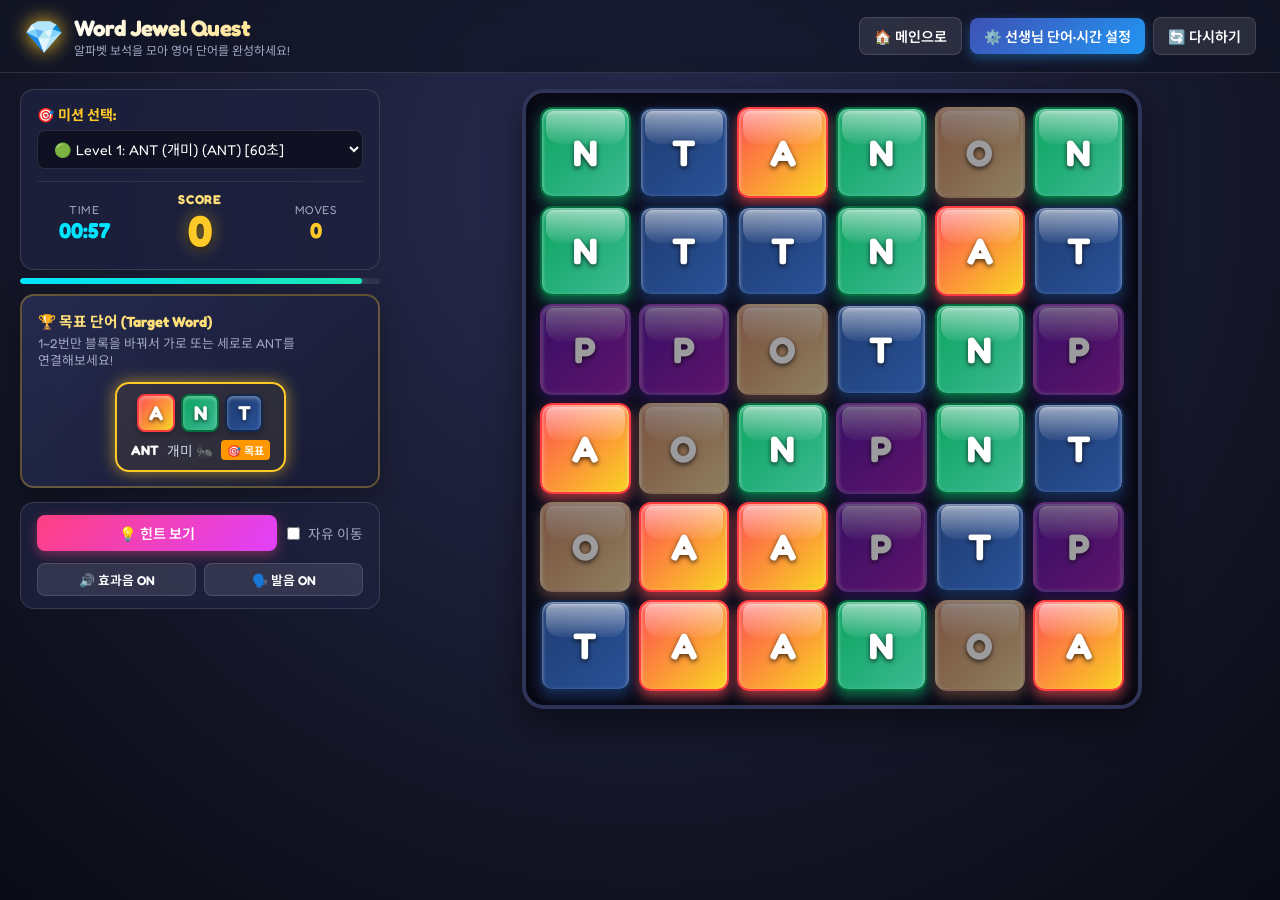
==== jewel/index.html @ 2ca3ae4e "feat: Restore Fun English portal and embed Word Jewel Quest in 02 JEWEL game tab" ====
<!DOCTYPE html>
<html lang="ko">
<head>
    <meta charset="UTF-8">
    <meta name="viewport" content="width=device-width, initial-scale=1.0, user-scalable=no">
    <title>Word Jewel Quest - 영어 단어 보석 매치 게임</title>
    <link rel="stylesheet" href="css/style.css">
</head>
<body>
    <!-- App Header -->
    <header class="app-header">
        <div class="logo-area">
            <div class="logo-icon">💎</div>
            <div class="logo-text">
                <h1>Word Jewel Quest</h1>
                <p>알파벳 보석을 모아 영어 단어를 완성하세요!</p>
            </div>
        </div>
        <div class="header-controls">
            <a href="../../#/select" target="_top" class="btn btn-secondary" style="text-decoration: none; display: flex; align-items: center; gap: 4px;">🏠 메인으로</a>
            <button id="btn-teacher" class="btn btn-teacher">⚙️ 선생님 단어·시간 설정</button>
            <button id="btn-restart" class="btn btn-secondary">🔄 다시하기</button>
        </div>
    </header>

    <!-- Main Game Area -->
    <main class="main-wrapper">
        <div class="game-dashboard-layout">
            <!-- Left Info & Controls Column -->
            <div class="dashboard-side-col">
                <!-- Mission, Timer & Score HUD -->
                <div class="mission-card">
                    <div class="mission-select-box">
                        <label for="mission-select">🎯 미션 선택:</label>
                        <select id="mission-select"></select>
                    </div>
                    <div class="game-hud-stats">
                        <!-- Timer Box -->
                        <div class="stat-item timer-box">
                            <span class="stat-label">TIME</span>
                            <span id="timer-val" class="stat-value timer-text">01:00</span>
                        </div>
                        <!-- Score Box (글자 크기 2배 적용) -->
                        <div class="stat-item score-stat-box">
                            <span class="stat-label score-stat-label">SCORE</span>
                            <span id="score-val" class="stat-value score-stat-value">0</span>
                        </div>
                        <!-- Moves Box -->
                        <div class="stat-item">
                            <span class="stat-label">MOVES</span>
                            <span id="moves-val" class="stat-value">0</span>
                        </div>
                    </div>
                </div>

                <!-- Timer Progress Bar -->
                <div class="timer-bar-container">
                    <div id="timer-bar-fill" class="timer-bar-fill normal"></div>
                </div>

                <!-- Target Word Tracker -->
                <section class="target-section">
                    <div class="target-header">
                        <span class="target-title">🏆 목표 단어 (Target Word)</span>
                        <span id="mission-desc" class="mission-desc"></span>
                    </div>
                    <div id="target-word-display" class="target-words-wrapper">
                        <!-- Word boxes injected here -->
                    </div>
                </section>

                <!-- Controls -->
                <div class="bottom-controls">
                    <div style="display: flex; justify-content: space-between; align-items: center; width: 100%; gap: 10px;">
                        <button id="btn-hint" class="btn btn-primary" style="flex: 1;">💡 힌트 보기</button>
                        <label class="switch-label" style="white-space: nowrap;">
                            <input type="checkbox" id="chk-free-swap">
                            <span>자유 이동</span>
                        </label>
                    </div>
                    <div class="audio-controls-row" style="display: flex; gap: 8px; width: 100%;">
                        <button id="btn-sound-toggle" class="btn btn-secondary btn-sm" style="flex: 1;">🔊 효과음 ON</button>
                        <button id="btn-speech-toggle" class="btn btn-secondary btn-sm" style="flex: 1;">🗣️ 발음 ON</button>
                    </div>
                </div>
            </div>

            <!-- Right Board Column -->
            <div class="dashboard-board-col">
                <div class="board-container">
                    <div class="board-frame">
                        <div id="game-grid" class="game-grid">
                            <!-- Tiles injected here -->
                        </div>
                    </div>
                    <div id="hint-tooltip" class="hint-tooltip"></div>
                </div>
            </div>
        </div>
    </main>

    <!-- Teacher Settings Modal -->
    <div id="teacher-modal" class="modal-overlay">
        <div class="modal-box modal-box-large">
            <div class="modal-header">
                <h2>⚙️ 선생님 설정 (단계별 단어 & 시간 지정)</h2>
                <button id="btn-close-teacher" class="btn btn-secondary">✕</button>
            </div>
            
            <!-- Tab Navigation -->
            <div class="teacher-tabs">
                <button class="teacher-tab-btn active" data-tab="tab-course-setup">📋 단계별 단어 코스 사전 설정 (추천)</button>
                <button class="teacher-tab-btn" data-tab="tab-missions-list">🛠️ 개별 미션 상세 편집</button>
            </div>

            <div class="modal-body">
                <!-- TAB 1: 단계별 단어 코스 사전 설정 (사용자가 가장 원한 직관적 설정!) -->
                <div id="tab-course-setup" class="teacher-tab-content active">
                    <div class="course-guide-box">
                        <p>💡 <strong>교사 사전 설정 안내:</strong> 각 난이도 단계별로 가르치고자 하는 영어 단어들을 쉼표(,)로 입력하세요. 따로 설정하지 않고 [기본 설정 복원]을 누르면 기본 추천 세팅으로 진행됩니다.</p>
                    </div>

                    <!-- 1. 초급 단계 설정 -->
                    <div class="grade-setting-card grade-easy">
                        <div class="grade-title">
                            <span>🟢 초급 단계 (Easy) - 3글자 위주, 1~2번만 스왑하면 완성</span>
                        </div>
                        <div class="form-row">
                            <div class="form-group" style="flex: 3;">
                                <label for="course-easy-words">초급 목표 단어 목록 (쉼표 구분)</label>
                                <input type="text" id="course-easy-words" class="form-input" placeholder="ANT, CAT, DOG, SUN, CUP, FOX">
                                <small>단어를 입력하면 한글 뜻과 발음이 자동으로 매칭됩니다.</small>
                            </div>
                            <div class="form-group" style="flex: 1;">
                                <label for="course-easy-time">제한 시간 (초)</label>
                                <input type="number" id="course-easy-time" class="form-input" value="60" min="0" step="10">
                                <small>0 입력 시 무제한</small>
                            </div>
                        </div>
                    </div>

                    <!-- 2. 중급 단계 설정 -->
                    <div class="grade-setting-card grade-med">
                        <div class="grade-title">
                            <span>🟡 중급 단계 (Medium) - 4글자 단어, 글자가 조금 떨어진 배치</span>
                        </div>
                        <div class="form-row">
                            <div class="form-group" style="flex: 3;">
                                <label for="course-med-words">중급 목표 단어 목록 (쉼표 구분)</label>
                                <input type="text" id="course-med-words" class="form-input" placeholder="FISH, STAR, BOOK, TREE, BIRD">
                            </div>
                            <div class="form-group" style="flex: 1;">
                                <label for="course-med-time">제한 시간 (초)</label>
                                <input type="number" id="course-med-time" class="form-input" value="90" min="0" step="10">
                            </div>
                        </div>
                    </div>

                    <!-- 3. 고급 단계 설정 -->
                    <div class="grade-setting-card grade-hard">
                        <div class="grade-title">
                            <span>🔴 상급 단계 (Hard) - 5글자 단어 및 2개 단어 연속 미션</span>
                        </div>
                        <div class="form-row">
                            <div class="form-group" style="flex: 3;">
                                <label for="course-hard-words">상급 목표 단어 목록 (단어 또는 단어 & 단어)</label>
                                <input type="text" id="course-hard-words" class="form-input" placeholder="APPLE, WATER, CAT & DOG, SUN & MOON">
                                <small>'&' 기호로 묶으면 1개 미션에서 2개 단어를 연속으로 완성하는 듀얼 미션이 됩니다.</small>
                            </div>
                            <div class="form-group" style="flex: 1;">
                                <label for="course-hard-time">제한 시간 (초)</label>
                                <input type="number" id="course-hard-time" class="form-input" value="120" min="0" step="10">
                            </div>
                        </div>
                    </div>

                    <div style="display: flex; justify-content: space-between; align-items: center; margin-top: 18px;">
                        <button type="button" id="btn-reset-course-default" class="btn btn-secondary">🔄 기본 세팅으로 복원</button>
                        <button type="button" id="btn-apply-grade-course" class="btn btn-primary" style="padding: 10px 22px; font-size: 1rem;">
                            🚀 단계별 단어 적용 및 게임 시작
                        </button>
                    </div>
                </div>

                <!-- TAB 2: 개별 미션 상세 편집 -->
                <div id="tab-missions-list" class="teacher-tab-content">
                    <div id="mission-list-panel">
                        <div class="teacher-top-bar">
                            <button id="btn-new-mission" class="btn btn-primary">➕ 새 미션 추가</button>
                            <div style="display: flex; gap: 6px;">
                                <button id="btn-export-json" class="btn btn-secondary btn-sm">💾 JSON 백업</button>
                                <label class="btn btn-secondary btn-sm" style="margin: 0; cursor: pointer;">
                                    📂 불러오기
                                    <input type="file" id="input-import-json" accept=".json" style="display: none;">
                                </label>
                            </div>
                        </div>
                        <div id="teacher-mission-items" class="teacher-mission-list">
                            <!-- Cards inserted here -->
                        </div>
                    </div>

                    <div id="editor-panel" class="hidden">
                        <h3 id="editor-title" style="margin-bottom: 14px; color: var(--gold);">미션 상세 편집</h3>
                        <form id="form-edit-mission">
                            <div class="form-group">
                                <label for="edit-name">미션 제목</label>
                                <input type="text" id="edit-name" class="form-input" required placeholder="예: Level 1: ANT (개미)">
                            </div>

                            <div class="form-row">
                                <div class="form-group">
                                    <label for="edit-words">목표 단어 (쉼표 구분)</label>
                                    <input type="text" id="edit-words" class="form-input" required placeholder="예: ANT 또는 CAT, DOG">
                                </div>
                                <div class="form-group">
                                    <label for="edit-difficulty">난이도</label>
                                    <select id="edit-difficulty" class="form-select">
                                        <option value="easy">🟢 초급 (1~2번 스왑으로 바로 완성)</option>
                                        <option value="medium">🟡 중급 (단어 글자가 조금 떨어진 배치)</option>
                                        <option value="hard">🔴 상급 (단어 글자가 멀리 떨어진 배치)</option>
                                    </select>
                                </div>
                            </div>

                            <div class="form-row">
                                <div class="form-group">
                                    <label for="edit-time-limit">제한 시간 (초)</label>
                                    <input type="number" id="edit-time-limit" class="form-input" value="60" min="0" step="10">
                                </div>
                                <div class="form-group">
                                    <label for="edit-grid-size">보드 크기</label>
                                    <select id="edit-grid-size" class="form-select">
                                        <option value="6">6 x 6 (추천 / 초급)</option>
                                        <option value="7">7 x 7 (중급 / 4~5글자)</option>
                                        <option value="8">8 x 8 (상급 / 긴 단어)</option>
                                    </select>
                                </div>
                                <div class="form-group">
                                    <label for="edit-swap-dist">초기 완성 스왑 거리</label>
                                    <input type="number" id="edit-swap-dist" class="form-input" min="1" max="5" value="1">
                                </div>
                            </div>

                            <div class="form-group">
                                <label for="edit-meanings">단어 뜻 / 힌트 (단어:뜻, 쉼표 구분)</label>
                                <input type="text" id="edit-meanings" class="form-input" placeholder="예: ANT:개미 🐜">
                            </div>

                            <div class="form-group">
                                <label for="edit-dummies">더미 알파벳 (쉼표 구분, 비워두면 자동 추천)</label>
                                <input type="text" id="edit-dummies" class="form-input" placeholder="예: O, P">
                            </div>

                            <div class="form-group">
                                <label for="edit-desc">학생에게 보여줄 지시문</label>
                                <textarea id="edit-desc" class="form-textarea" rows="2"></textarea>
                            </div>

                            <div style="display: flex; justify-content: flex-end; gap: 10px; margin-top: 16px;">
                                <button type="button" id="btn-cancel-edit" class="btn btn-secondary">취소</button>
                                <button type="submit" class="btn btn-primary">저장하기</button>
                            </div>
                        </form>
                    </div>
                </div>
            </div>
        </div>
    </div>

    <!-- Victory / Mission Clear Modal -->
    <div id="win-modal" class="modal-overlay">
        <div class="modal-box win-modal-box">
            <div class="win-stars">⭐⭐⭐</div>
            <h2 id="win-title" class="win-modal-title">🎉 미션 완료!</h2>
            <p class="win-modal-subtitle">단어를 완벽하게 완성했습니다!</p>
            
            <div id="win-words-summary" class="win-words-container">
                <!-- Word cards -->
            </div>

            <!-- Score & Fast Clear Time Bonus Details -->
            <div class="score-summary-card">
                <div class="score-row score-row-bonus">
                    <span>⚡ 빠른 시간 보너스:</span>
                    <strong id="win-time-bonus" style="color: #64ffda;">+0점</strong>
                </div>
                <div class="score-row score-row-total">
                    <span class="score-total-label">🏆 최종 총점:</span>
                    <strong id="win-score" class="score-total-val">0</strong>
                </div>
                <div class="win-moves-row">
                    이동 횟수: <span id="win-moves">0</span>회
                </div>
            </div>

            <div class="win-actions-row">
                <button id="btn-hear-word" class="btn btn-secondary win-action-btn">🔊 단어 발음 듣기</button>
                <button id="btn-play-again" class="btn btn-secondary win-action-btn">🔄 다시 하기</button>
                <button id="btn-next-level" class="btn btn-primary win-action-btn win-next-btn">다음 미션 ➡️</button>
            </div>
        </div>
    </div>

    <!-- Time Over Modal -->
    <div id="timeover-modal" class="modal-overlay">
        <div class="modal-box win-modal-box">
            <div style="font-size: 3rem; margin-bottom: 10px;">⏰</div>
            <h2 style="color: #ff5252; margin-bottom: 8px;">시간 초과! (Time Over)</h2>
            <p style="color: var(--text-muted); font-size: 0.92rem; margin-bottom: 20px;">
                제한 시간이 모두 지나갔습니다.<br>조금 더 빠르게 단어를 모아보세요!
            </p>
            <div style="display: flex; gap: 12px; justify-content: center;">
                <button id="btn-retry-timeover" class="btn btn-primary" style="padding: 10px 24px;">🔄 다시 도전하기</button>
            </div>
        </div>
    </div>

    <!-- Wildcard Joker Gem Selection Modal -->
    <div id="wildcard-modal" class="modal-overlay">
        <div class="modal-box wildcard-box">
            <div class="wildcard-icon">✨ 🃏 ✨</div>
            <h2 style="color: #64ffda; margin-bottom: 6px;">마법의 힌트 보석!</h2>
            <p style="color: var(--text-muted); font-size: 0.95rem; margin-bottom: 14px;">
                어떤 알파벳으로 변신할까요? 목표 단어 철자를 누르거나 원하는 알파벳을 입력하세요!
            </p>
            
            <div class="wildcard-quick-title">🎯 목표 단어 추천 알파벳 (원클릭 선택):</div>
            <div id="wildcard-quick-letters" class="wildcard-btn-group">
                <!-- Injected via game.js -->
            </div>

            <div class="wildcard-custom-box">
                <span style="font-size: 0.88rem; color: #cbd5e1;">또는 원하는 알파벳 1글자 직접 입력:</span>
                <div style="display: flex; gap: 8px; justify-content: center; margin-top: 8px;">
                    <input type="text" id="wildcard-custom-input" maxlength="1" placeholder="A~Z" class="form-input wildcard-input" autocomplete="off">
                    <button type="button" id="btn-wildcard-custom-submit" class="btn btn-primary" style="padding: 6px 18px;">변신하기 ✨</button>
                </div>
            </div>
        </div>
    </div>

    <!-- Scripts -->
    <script src="js/audio.js"></script>
    <script src="js/levels.js"></script>
    <script src="js/board.js"></script>
    <script src="js/teacher.js"></script>
    <script src="js/game.js"></script>
</body>
</html>
---- jewel/css/style.css ----
/* Google Fonts & Modern Jewel Theme */
@import url('https://fonts.googleapis.com/css2?family=Fredoka:wght@400;600;700&family=Noto+Sans+KR:wght@400;600;700;900&display=swap');

:root {
    --bg-main: #14162b;
    --bg-card: rgba(30, 34, 62, 0.85);
    --bg-board: #0d0f1f;
    --border-color: rgba(255, 255, 255, 0.12);
    --gold: #ffca28;
    --gold-glow: rgba(255, 202, 40, 0.6);
    --accent: #ff4081;
    --text-main: #ffffff;
    --text-muted: #a0a6c2;
    --radius-sm: 8px;
    --radius-md: 14px;
    --radius-lg: 22px;
}

* {
    box-sizing: border-box;
    margin: 0;
    padding: 0;
    user-select: none;
    -webkit-user-select: none;
}

body {
    font-family: 'Fredoka', 'Noto Sans KR', sans-serif;
    background: radial-gradient(circle at 50% 20%, #292d52 0%, #121424 70%, #0a0b14 100%);
    color: var(--text-main);
    min-height: 100vh;
    display: flex;
    flex-direction: column;
    align-items: center;
    overflow-x: hidden;
    padding-bottom: 30px;
}

/* App Header */
.app-header {
    width: 100%;
    max-width: 1320px;
    display: flex;
    justify-content: space-between;
    align-items: center;
    padding: 14px 24px;
    border-bottom: 1px solid var(--border-color);
    background: rgba(18, 20, 36, 0.7);
    backdrop-filter: blur(10px);
    box-sizing: border-box;
}

.logo-area {
    display: flex;
    align-items: center;
    gap: 10px;
}

.logo-icon {
    font-size: 2rem;
    filter: drop-shadow(0 0 10px var(--gold));
    animation: floatIcon 3s ease-in-out infinite;
}

@keyframes floatIcon {
    0%, 100% { transform: translateY(0); }
    50% { transform: translateY(-4px); }
}

.logo-text h1 {
    font-size: 1.4rem;
    font-weight: 700;
    letter-spacing: -0.5px;
    background: linear-gradient(135deg, #fff 0%, #ffdf79 100%);
    -webkit-background-clip: text;
    -webkit-text-fill-color: transparent;
}

.logo-text p {
    font-size: 0.75rem;
    color: var(--text-muted);
}

.header-controls {
    display: flex;
    gap: 8px;
    align-items: center;
}

/* Buttons */
.btn {
    border: none;
    outline: none;
    cursor: pointer;
    font-family: inherit;
    font-weight: 600;
    border-radius: var(--radius-sm);
    padding: 8px 14px;
    font-size: 0.88rem;
    display: inline-flex;
    align-items: center;
    justify-content: center;
    gap: 6px;
    transition: all 0.2s ease;
}

.btn:active {
    transform: scale(0.96);
}

.btn-primary {
    background: linear-gradient(135deg, #ff4081, #e040fb);
    color: #fff;
    box-shadow: 0 4px 12px rgba(255, 64, 129, 0.4);
}

.btn-primary:hover {
    box-shadow: 0 6px 18px rgba(255, 64, 129, 0.6);
}

.btn-teacher {
    background: linear-gradient(135deg, #3f51b5, #2196f3);
    color: #fff;
    box-shadow: 0 4px 12px rgba(33, 150, 243, 0.4);
}

.btn-teacher:hover {
    box-shadow: 0 6px 16px rgba(33, 150, 243, 0.6);
}

.btn-secondary {
    background: rgba(255, 255, 255, 0.1);
    color: var(--text-main);
    border: 1px solid var(--border-color);
}

.btn-secondary:hover {
    background: rgba(255, 255, 255, 0.18);
}

.btn-secondary.off {
    opacity: 0.5;
    background: rgba(0, 0, 0, 0.2);
}

.btn-outline {
    background: transparent;
    border: 1px solid var(--border-color);
    color: var(--text-muted);
}

.btn-outline:hover {
    color: var(--text-main);
    border-color: #fff;
}

.btn-danger {
    background: #e53935;
    color: #fff;
}

.btn-sm {
    padding: 6px 10px;
    font-size: 0.8rem;
}

/* Main Container & Responsive Dashboard Layout */
.main-wrapper {
    width: 100%;
    max-width: 1320px;
    padding: 16px 20px;
    box-sizing: border-box;
    display: flex;
    flex-direction: column;
}

.game-dashboard-layout {
    display: grid;
    grid-template-columns: 360px 1fr;
    gap: 24px;
    align-items: start;
    width: 100%;
}

.dashboard-side-col {
    display: flex;
    flex-direction: column;
    gap: 14px;
    width: 100%;
}

.dashboard-board-col {
    display: flex;
    justify-content: center;
    align-items: center;
    width: 100%;
}

/* 태블릿 및 모바일 세로 뷰: 1-컬럼 반응형 전환 */
@media (max-width: 960px) {
    .game-dashboard-layout {
        display: flex;
        flex-direction: column;
        align-items: center;
        gap: 16px;
    }

    .dashboard-side-col {
        max-width: 600px;
    }

    .dashboard-board-col {
        max-width: 600px;
    }
}

/* Mission Navigator Card - 사이드 패널 최적화 */
.mission-card {
    background: var(--bg-card);
    border: 1px solid var(--border-color);
    border-radius: var(--radius-md);
    padding: 14px 16px;
    display: flex;
    flex-direction: column;
    gap: 12px;
    box-sizing: border-box;
    width: 100%;
}

.mission-select-box {
    display: flex;
    flex-direction: column;
    gap: 6px;
    width: 100%;
}

.mission-select-box label {
    font-size: 0.88rem;
    color: var(--gold);
    font-weight: 700;
    white-space: nowrap;
}

.mission-select-box select {
    background: #0f1122;
    border: 1px solid var(--border-color);
    color: #fff;
    padding: 9px 12px;
    border-radius: var(--radius-sm);
    font-family: inherit;
    font-size: 0.88rem;
    width: 100%;
    outline: none;
    cursor: pointer;
    box-sizing: border-box;
}

.game-hud-stats {
    display: flex;
    justify-content: space-around;
    align-items: center;
    width: 100%;
    padding-top: 10px;
    border-top: 1px solid rgba(255, 255, 255, 0.08);
}

.stat-item {
    display: flex;
    flex-direction: column;
    align-items: center;
    flex: 1;
}

.score-stat-box {
    flex: 1.35;
    padding: 0 4px;
}

.stat-label {
    font-size: 0.72rem;
    color: var(--text-muted);
    text-transform: uppercase;
    letter-spacing: 0.5px;
}

.score-stat-label {
    font-size: 0.8rem;
    font-weight: 700;
    color: #ffdf79;
    letter-spacing: 0.8px;
}

.stat-value {
    font-size: 1.35rem;
    font-weight: 700;
    color: var(--gold);
}

/* 실행 창 점수 글자 크기 2배 확대 (1.35rem -> 2.7rem) */
.score-stat-value,
#score-val {
    font-size: clamp(2.3rem, 4.2vw, 2.7rem) !important;
    font-weight: 800;
    line-height: 1.1;
    color: var(--gold);
    text-shadow: 0 0 16px rgba(255, 202, 40, 0.5), 0 2px 4px rgba(0, 0, 0, 0.8);
    letter-spacing: 1px;
}

/* Target Word Section */
.target-section {
    background: linear-gradient(135deg, rgba(39, 44, 82, 0.9), rgba(24, 27, 51, 0.9));
    border: 2px solid rgba(255, 202, 40, 0.3);
    border-radius: var(--radius-md);
    padding: 14px 16px;
    box-shadow: 0 8px 24px rgba(0, 0, 0, 0.3);
    box-sizing: border-box;
    width: 100%;
}

.target-header {
    display: flex;
    flex-direction: column;
    align-items: flex-start;
    gap: 4px;
    margin-bottom: 12px;
}

.target-title {
    font-size: 0.92rem;
    font-weight: 700;
    color: #ffdf79;
    display: flex;
    align-items: center;
    gap: 6px;
    white-space: nowrap;
}

.mission-desc {
    font-size: 0.8rem;
    color: var(--text-muted);
    line-height: 1.4;
    word-break: keep-all;
}

.target-words-wrapper {
    display: flex;
    flex-wrap: wrap;
    gap: 14px;
    justify-content: center;
}

.target-word-box {
    background: rgba(13, 15, 31, 0.7);
    border: 2px solid rgba(255, 255, 255, 0.1);
    border-radius: var(--radius-md);
    padding: 10px 14px;
    display: flex;
    flex-direction: column;
    align-items: center;
    gap: 8px;
    transition: all 0.3s ease;
    cursor: pointer;
}

.target-word-box:hover {
    border-color: rgba(255, 255, 255, 0.3);
    transform: translateY(-2px);
}

.target-word-box.active-target {
    border-color: var(--gold);
    box-shadow: 0 0 16px var(--gold-glow);
    background: rgba(255, 202, 40, 0.08);
}

.target-word-box.completed {
    border-color: #4caf50;
    background: rgba(76, 175, 80, 0.15);
    opacity: 0.85;
}

.target-word-letters {
    display: flex;
    gap: 6px;
}

.target-letter-gem {
    width: 38px;
    height: 38px;
    border-radius: 8px;
    display: flex;
    align-items: center;
    justify-content: center;
    font-size: 1.25rem;
    font-weight: 700;
    color: #fff;
    text-shadow: 0 2px 4px rgba(0, 0, 0, 0.6);
    border: 2px solid;
    box-shadow: inset 0 2px 4px rgba(255, 255, 255, 0.4), 0 3px 6px rgba(0, 0, 0, 0.3);
}

.target-word-meta {
    display: flex;
    align-items: center;
    gap: 8px;
    font-size: 0.85rem;
}

.word-text {
    font-weight: 700;
    color: #fff;
}

.word-meaning {
    color: #cbd2e8;
}

.status-target {
    font-size: 0.7rem;
    background: #ff9800;
    color: #fff;
    padding: 2px 6px;
    border-radius: 4px;
    font-weight: 600;
}

.status-check {
    font-size: 0.7rem;
    background: #4caf50;
    color: #fff;
    padding: 2px 6px;
    border-radius: 4px;
    font-weight: 600;
}

.status-wait {
    font-size: 0.7rem;
    background: #555;
    color: #aaa;
    padding: 2px 6px;
    border-radius: 4px;
}

/* Board Area - 완전 반응형 뷰포트 핏 */
.board-container {
    display: flex;
    flex-direction: column;
    align-items: center;
    position: relative;
    width: 100%;
}

.board-frame {
    background: var(--bg-board);
    border: 4px solid #2f3459;
    border-radius: var(--radius-lg);
    padding: clamp(8px, 1.5vw, 14px);
    box-shadow: 0 12px 36px rgba(0, 0, 0, 0.5), inset 0 0 20px rgba(0, 0, 0, 0.8);
    position: relative;
    width: 100%;
    max-width: min(78vh, 620px);
    aspect-ratio: 1 / 1;
    display: flex;
    align-items: center;
    justify-content: center;
    box-sizing: border-box;
}

.game-grid {
    display: grid;
    gap: clamp(4px, 1vw, 8px);
    width: 100%;
    height: 100%;
}

.audio-controls-row {
    display: flex;
    gap: 6px;
    align-items: center;
}

/* Gem Tiles */
.gem-tile {
    position: relative;
    border-radius: 12px;
    border: 2px solid;
    display: flex;
    align-items: center;
    justify-content: center;
    cursor: pointer;
    transition: transform 0.16s cubic-bezier(0.34, 1.56, 0.64, 1), box-shadow 0.2s ease, opacity 0.2s ease;
    overflow: hidden;
}

.gem-tile:hover {
    transform: scale(1.05);
    z-index: 2;
}

.gem-tile.selected {
    transform: scale(1.08);
    z-index: 3;
    box-shadow: 0 0 20px #ffeb3b, 0 0 35px #ff9800 !important;
    border-color: #fff !important;
    animation: pulseSelect 1.2s infinite alternate;
}

@keyframes pulseSelect {
    0% { transform: scale(1.04); }
    100% { transform: scale(1.12); }
}

.gem-shine {
    position: absolute;
    top: 2px;
    left: 4px;
    right: 4px;
    height: 38%;
    background: linear-gradient(to bottom, rgba(255, 255, 255, 0.55), rgba(255, 255, 255, 0.05));
    border-radius: 8px 8px 14px 14px;
    pointer-events: none;
}

.gem-letter {
    font-size: clamp(1.2rem, 3.4vw, 2.3rem);
    font-weight: 700;
    color: #ffffff;
    text-shadow: 0 2px 5px rgba(0, 0, 0, 0.7);
    pointer-events: none;
    z-index: 1;
}

@media (max-width: 520px) {
    .gem-letter {
        font-size: clamp(1rem, 5.5vw, 1.45rem);
    }
}

/* Gem Tile Animations */
.gem-tile.pop-match {
    animation: popMatchAnim 0.26s forwards ease-out;
}

@keyframes popMatchAnim {
    0% { transform: scale(1); filter: brightness(1.2); }
    50% { transform: scale(1.3) rotate(5deg); filter: brightness(1.8); }
    100% { transform: scale(0); opacity: 0; }
}

.gem-tile.word-sparkle {
    animation: sparkleGold 0.8s infinite alternate ease-in-out;
    border-color: #fff !important;
    box-shadow: 0 0 25px #ffd700, inset 0 0 15px #fff !important;
    z-index: 4;
}

@keyframes sparkleGold {
    0% { transform: scale(1.05); filter: brightness(1.2); }
    100% { transform: scale(1.12); filter: brightness(1.8) drop-shadow(0 0 10px #ffeb3b); }
}

.gem-tile.hint-pulse {
    animation: hintShake 1.2s infinite ease-in-out;
    box-shadow: 0 0 18px #00e5ff, 0 0 25px #18ffff !important;
}

@keyframes hintShake {
    0%, 100% { transform: scale(1) translateY(0); }
    30% { transform: scale(1.06) translateY(-4px) rotate(-3deg); }
    60% { transform: scale(1.06) translateY(-4px) rotate(3deg); }
}

/* Tooltip / Hint Bar */
.hint-tooltip {
    margin-top: 10px;
    padding: 8px 16px;
    background: rgba(0, 229, 255, 0.15);
    border: 1px solid #00e5ff;
    color: #e0f7fa;
    border-radius: var(--radius-sm);
    font-size: 0.88rem;
    opacity: 0;
    transform: translateY(6px);
    transition: all 0.3s ease;
    pointer-events: none;
}

.hint-tooltip.active {
    opacity: 1;
    transform: translateY(0);
}

/* Bottom Controls */
.bottom-controls {
    display: flex;
    flex-direction: column;
    gap: 12px;
    background: var(--bg-card);
    border: 1px solid var(--border-color);
    border-radius: var(--radius-md);
    padding: 12px 16px;
    box-sizing: border-box;
    width: 100%;
}

.switch-label {
    display: flex;
    align-items: center;
    gap: 8px;
    font-size: 0.85rem;
    color: var(--text-muted);
    cursor: pointer;
}

.switch-label input {
    cursor: pointer;
    accent-color: var(--accent);
}

/* Celebration Word Banner */
.word-celebration-banner {
    position: fixed;
    top: 35%;
    left: 50%;
    transform: translate(-50%, -50%) scale(0.6);
    background: linear-gradient(135deg, rgba(255, 193, 7, 0.95), rgba(255, 87, 34, 0.95));
    color: #fff;
    padding: 24px 44px;
    border-radius: 24px;
    box-shadow: 0 12px 40px rgba(0, 0, 0, 0.6), 0 0 30px rgba(255, 235, 59, 0.8);
    text-align: center;
    z-index: 1000;
    animation: bannerPop 0.5s cubic-bezier(0.175, 0.885, 0.32, 1.275) forwards;
    pointer-events: none;
}

.word-celebration-banner.fade-out {
    animation: bannerFadeOut 0.4s forwards ease-in;
}

@keyframes bannerPop {
    0% { transform: translate(-50%, -50%) scale(0.4); opacity: 0; }
    100% { transform: translate(-50%, -50%) scale(1); opacity: 1; }
}

@keyframes bannerFadeOut {
    0% { transform: translate(-50%, -50%) scale(1); opacity: 1; }
    100% { transform: translate(-50%, -60%) scale(0.8); opacity: 0; }
}

.banner-title {
    font-size: 1rem;
    letter-spacing: 2px;
    color: #fff8e1;
    font-weight: 700;
}

.banner-word {
    font-size: 3.2rem;
    font-weight: 900;
    letter-spacing: 4px;
    text-shadow: 0 3px 6px rgba(0, 0, 0, 0.4);
}

.banner-sub {
    font-size: 1.2rem;
    font-weight: 600;
    color: #fffde7;
}

/* Modals */
.modal-overlay {
    position: fixed;
    top: 0;
    left: 0;
    right: 0;
    bottom: 0;
    background: rgba(6, 8, 16, 0.85);
    backdrop-filter: blur(8px);
    display: flex;
    align-items: center;
    justify-content: center;
    z-index: 999;
    opacity: 0;
    pointer-events: none;
    transition: opacity 0.3s ease;
    padding: 20px;
}

.modal-overlay.active {
    opacity: 1;
    pointer-events: auto;
}

.modal-box {
    background: #191c33;
    border: 1px solid rgba(255, 255, 255, 0.15);
    border-radius: var(--radius-lg);
    box-shadow: 0 20px 60px rgba(0, 0, 0, 0.7);
    width: 100%;
    max-width: 640px;
    max-height: 90vh;
    display: flex;
    flex-direction: column;
    overflow: hidden;
    animation: modalIn 0.3s cubic-bezier(0.175, 0.885, 0.32, 1.275);
}

@keyframes modalIn {
    0% { transform: scale(0.9); opacity: 0; }
    100% { transform: scale(1); opacity: 1; }
}

.modal-header {
    padding: 16px 20px;
    border-bottom: 1px solid var(--border-color);
    display: flex;
    justify-content: space-between;
    align-items: center;
}

.modal-header h2 {
    font-size: 1.3rem;
    color: #fff;
}

.modal-body {
    padding: 20px;
    overflow-y: auto;
    flex: 1;
}

.modal-footer {
    padding: 14px 20px;
    border-top: 1px solid var(--border-color);
    display: flex;
    justify-content: flex-end;
    gap: 10px;
}

/* Teacher Mission List & Cards */
.teacher-top-bar {
    display: flex;
    justify-content: space-between;
    align-items: center;
    flex-wrap: wrap;
    gap: 10px;
    margin-bottom: 16px;
}

.teacher-mission-list {
    display: flex;
    flex-direction: column;
    gap: 12px;
}

.teacher-card {
    background: #111425;
    border: 1px solid var(--border-color);
    border-radius: var(--radius-md);
    padding: 14px;
    display: flex;
    flex-direction: column;
    gap: 8px;
    border-left: 6px solid #888;
}

.teacher-card.diff-easy {
    border-left-color: #4caf50;
}

.teacher-card.diff-medium {
    border-left-color: #ff9800;
}

.teacher-card.diff-hard {
    border-left-color: #f44336;
}

.card-header {
    display: flex;
    justify-content: space-between;
    align-items: center;
}

.card-num {
    font-size: 0.8rem;
    color: var(--text-muted);
    margin-right: 6px;
}

.card-words {
    font-size: 0.95rem;
    margin: 4px 0;
}

.badge {
    padding: 3px 8px;
    border-radius: 4px;
    font-size: 0.75rem;
    font-weight: 600;
}

.badge-diff {
    background: rgba(255, 255, 255, 0.1);
}

.word-badge {
    background: rgba(255, 202, 40, 0.2);
    color: var(--gold);
    border: 1px solid var(--gold);
}

.card-desc {
    font-size: 0.8rem;
    color: var(--text-muted);
}

.card-details {
    font-size: 0.75rem;
    color: #8c93b3;
}

.card-actions {
    display: flex;
    gap: 6px;
    justify-content: flex-end;
    margin-top: 6px;
}

/* Editor Form */
.form-group {
    margin-bottom: 14px;
}

.form-group label {
    display: block;
    font-size: 0.85rem;
    font-weight: 600;
    margin-bottom: 6px;
    color: #cbd2e8;
}

.form-group small {
    display: block;
    font-size: 0.75rem;
    color: var(--text-muted);
    margin-top: 4px;
}

.form-input, .form-select, .form-textarea {
    width: 100%;
    background: #0d0f1f;
    border: 1px solid var(--border-color);
    color: #fff;
    padding: 9px 12px;
    border-radius: var(--radius-sm);
    font-family: inherit;
    font-size: 0.9rem;
    outline: none;
}

.form-input:focus, .form-select:focus, .form-textarea:focus {
    border-color: var(--gold);
}

.form-row {
    display: flex;
    gap: 12px;
}

.form-row .form-group {
    flex: 1;
}

.hidden {
    display: none !important;
}

/* =========================================================
   결과 창(승리 모달) 2배 확대 스타일 (너비, 폰트, 카드, 버튼)
   ========================================================= */
.win-modal-box {
    text-align: center;
    padding: clamp(32px, 5vw, 56px) !important;
    max-width: min(880px, 94vw) !important; /* 기존 460px의 약 2배로 확장! */
    width: 100%;
    background: linear-gradient(155deg, #1c213d, #0d1021) !important;
    border: 3px solid rgba(255, 202, 40, 0.6) !important;
    box-shadow: 0 30px 90px rgba(0, 0, 0, 0.85), 0 0 50px rgba(255, 202, 40, 0.3) !important;
    border-radius: var(--radius-lg) !important;
    max-height: 94vh;
    overflow-y: auto;
}

.win-stars {
    font-size: clamp(3.6rem, 7vw, 5rem) !important; /* 기존 2.5rem의 약 2배! */
    margin-bottom: 14px;
    filter: drop-shadow(0 0 18px var(--gold));
    letter-spacing: 12px;
    animation: starsPulse 1.8s infinite alternate ease-in-out;
}

@keyframes starsPulse {
    0% { transform: scale(1); filter: drop-shadow(0 0 14px var(--gold)); }
    100% { transform: scale(1.08); filter: drop-shadow(0 0 28px #ffe57f); }
}

.win-modal-title {
    font-size: clamp(1.9rem, 4vw, 2.7rem) !important; /* 기존 1.2rem의 2배 이상! */
    color: var(--gold) !important;
    font-weight: 800;
    margin-bottom: 10px;
    text-shadow: 0 0 18px rgba(255, 202, 40, 0.45);
}

.win-modal-subtitle {
    color: var(--text-muted);
    font-size: clamp(1.1rem, 2vw, 1.35rem) !important;
    margin-bottom: 24px;
}

.win-words-container {
    display: flex;
    flex-direction: column;
    gap: 12px;
    margin-bottom: 24px;
}

.win-word-card {
    background: rgba(16, 19, 38, 0.95);
    border: 2px solid rgba(255, 255, 255, 0.16);
    border-radius: var(--radius-md);
    padding: 16px 24px;
    margin: 8px 0;
    display: flex;
    align-items: center;
    justify-content: space-between;
    font-size: clamp(1.4rem, 2.8vw, 1.9rem) !important; /* 기존 1.1rem의 거의 2배! */
    font-weight: 700;
    box-shadow: 0 8px 20px rgba(0, 0, 0, 0.3);
}

.win-word-card strong {
    color: #fff;
    letter-spacing: 2px;
}

.btn-speaker {
    background: rgba(255, 255, 255, 0.08);
    border: 1px solid rgba(255, 255, 255, 0.2);
    border-radius: 50%;
    font-size: 1.8rem !important; /* 기존 1.2rem 확대 */
    cursor: pointer;
    width: 50px;
    height: 50px;
    display: flex;
    align-items: center;
    justify-content: center;
    transition: transform 0.2s, background 0.2s;
}

.btn-speaker:hover {
    transform: scale(1.18);
    background: rgba(255, 255, 255, 0.2);
}

/* =========================================================
   신규 추가: 타이머, 플로팅 스코어, 교사 탭 & 코스 설정 스타일
   ========================================================= */

/* Timer HUD & Bar */
.timer-box {
    min-width: 65px;
}

.timer-text {
    font-variant-numeric: tabular-nums;
    color: #00e5ff !important;
}

.timer-bar-container {
    width: 100%;
    height: 6px;
    background: rgba(255, 255, 255, 0.08);
    border-radius: 3px;
    overflow: hidden;
    margin-top: -6px;
    margin-bottom: -4px;
}

.timer-bar-fill {
    height: 100%;
    width: 100%;
    transition: width 1s linear, background 0.3s ease;
    border-radius: 3px;
}

.timer-bar-fill.normal {
    background: linear-gradient(90deg, #00e5ff, #1de9b6);
    box-shadow: 0 0 10px rgba(0, 229, 255, 0.5);
}

.timer-bar-fill.warning {
    background: linear-gradient(90deg, #ff9800, #ffc107);
    box-shadow: 0 0 10px rgba(255, 152, 0, 0.5);
}

.timer-bar-fill.danger {
    background: linear-gradient(90deg, #f44336, #ff1744);
    box-shadow: 0 0 12px rgba(244, 67, 54, 0.8);
    animation: timerPulse 0.6s infinite alternate;
}

@keyframes timerPulse {
    0% { opacity: 0.8; }
    100% { opacity: 1; }
}

/* Floating Score Popup (보석 맞출 때 터지는 점수 애니메이션) */
.floating-score {
    position: fixed;
    transform: translate(-50%, -50%);
    font-size: 1.25rem;
    font-weight: 800;
    color: #fff;
    text-shadow: 0 2px 8px rgba(0, 0, 0, 0.8), 0 0 10px #00e5ff;
    pointer-events: none;
    z-index: 1000;
    animation: floatUpFade 0.85s forwards ease-out;
}

.floating-score.gold {
    font-size: 1.45rem;
    color: #fff59d;
    text-shadow: 0 2px 10px rgba(0, 0, 0, 0.8), 0 0 16px #ffd700;
}

@keyframes floatUpFade {
    0% {
        opacity: 0;
        transform: translate(-50%, 0) scale(0.6);
    }
    20% {
        opacity: 1;
        transform: translate(-50%, -15px) scale(1.15);
    }
    100% {
        opacity: 0;
        transform: translate(-50%, -45px) scale(0.9);
    }
}

/* Modal Large & Tabs */
.modal-box-large {
    max-width: 760px;
}

.teacher-tabs {
    display: flex;
    background: #111425;
    border-bottom: 1px solid var(--border-color);
}

.teacher-tab-btn {
    flex: 1;
    background: transparent;
    border: none;
    outline: none;
    color: var(--text-muted);
    padding: 12px 16px;
    font-family: inherit;
    font-size: 0.92rem;
    font-weight: 600;
    cursor: pointer;
    border-bottom: 3px solid transparent;
    transition: all 0.2s ease;
}

.teacher-tab-btn:hover {
    color: #fff;
    background: rgba(255, 255, 255, 0.04);
}

.teacher-tab-btn.active {
    color: var(--gold);
    border-bottom-color: var(--gold);
    background: rgba(255, 202, 40, 0.08);
}

.teacher-tab-content {
    display: none;
}

.teacher-tab-content.active {
    display: block;
}

.course-guide-box {
    background: rgba(33, 150, 243, 0.12);
    border: 1px solid rgba(33, 150, 243, 0.4);
    border-radius: var(--radius-sm);
    padding: 12px 16px;
    font-size: 0.86rem;
    line-height: 1.5;
    color: #bbdefb;
    margin-bottom: 16px;
}

/* Grade Setting Cards */
.grade-setting-card {
    background: #111425;
    border: 1px solid var(--border-color);
    border-radius: var(--radius-md);
    padding: 14px 16px;
    margin-bottom: 14px;
    border-left: 6px solid #888;
}

.grade-setting-card.grade-easy {
    border-left-color: #4caf50;
    background: linear-gradient(90deg, rgba(76, 175, 80, 0.08), #111425 60%);
}

.grade-setting-card.grade-med {
    border-left-color: #ff9800;
    background: linear-gradient(90deg, rgba(255, 152, 0, 0.08), #111425 60%);
}

.grade-setting-card.grade-hard {
    border-left-color: #f44336;
    background: linear-gradient(90deg, rgba(244, 67, 54, 0.08), #111425 60%);
}

.grade-title {
    font-weight: 700;
    font-size: 0.95rem;
    color: #fff;
    margin-bottom: 10px;
}

/* Win Modal Score Summary 2배 확대 */
.score-summary-card {
    background: rgba(255, 255, 255, 0.06);
    border: 2px solid rgba(255, 255, 255, 0.14);
    border-radius: var(--radius-lg);
    padding: clamp(20px, 3.8vw, 32px);
    margin-bottom: 28px;
}

.score-row {
    display: flex;
    justify-content: space-between;
    align-items: center;
    font-size: clamp(1.2rem, 2.4vw, 1.55rem);
}

.score-row-bonus {
    color: #e2e8f0;
}

.score-row-bonus strong {
    font-size: clamp(1.25rem, 2.5vw, 1.6rem);
}

.score-row-total {
    margin-top: 14px;
    padding-top: 16px;
    border-top: 2px dashed rgba(255, 255, 255, 0.22);
}

.score-total-label {
    font-size: clamp(1.4rem, 2.8vw, 1.85rem);
    font-weight: 700;
    color: #ffffff;
}

.score-total-val,
#win-score {
    font-size: clamp(2.4rem, 5vw, 3.4rem) !important; /* 기존 1.6rem의 2배 이상 확대! */
    font-weight: 800;
    color: var(--gold) !important;
    text-shadow: 0 0 20px rgba(255, 202, 40, 0.55);
}

.win-moves-row {
    font-size: clamp(1rem, 2vw, 1.25rem);
    color: #94a3b8;
    margin-top: 10px;
}

/* Win Modal Action Buttons (2배 스케일업 & 넉넉한 터치 영역) */
.win-actions-row {
    display: flex;
    gap: 16px;
    justify-content: center;
    flex-wrap: wrap;
    margin-top: 12px;
}

.win-action-btn {
    font-size: clamp(1.1rem, 2vw, 1.3rem) !important;
    padding: 14px 28px !important;
    border-radius: var(--radius-md) !important;
    font-weight: 700 !important;
    display: flex;
    align-items: center;
    gap: 8px;
    transition: transform 0.2s ease, box-shadow 0.2s ease;
}

.win-action-btn:hover {
    transform: translateY(-3px) scale(1.03);
}

.win-next-btn {
    background: linear-gradient(135deg, #00e5ff, #1de9b6) !important;
    color: #08101e !important;
    font-weight: 800 !important;
    box-shadow: 0 8px 24px rgba(0, 229, 255, 0.45) !important;
}

.win-next-btn:hover {
    box-shadow: 0 10px 30px rgba(0, 229, 255, 0.65) !important;
}

/* =========================================================
   더미 글자 톤다운 & 단어 완성 시 위치 스포트라이트 연출
   ========================================================= */

/* 방해 더미(상관없는) 글자는 채도와 밝기를 톤다운하여 목표 글자를 선명하게 부각 */
.gem-tile.dummy-gem {
    filter: brightness(0.72) saturate(0.55);
    opacity: 0.84;
    border-color: rgba(255, 255, 255, 0.18) !important;
}

.gem-tile.dummy-gem:hover {
    filter: brightness(0.85) saturate(0.8);
    opacity: 1;
}

/* 목표 단어 완성 시: 보드 전체 스포트라이트 (완성되지 않은 다른 타일 딤 처리) */
.game-grid.word-spotlight-active .gem-tile:not(.word-focus-tile) {
    opacity: 0.22;
    filter: grayscale(0.75) brightness(0.5);
    transform: scale(0.92);
    pointer-events: none;
    transition: all 0.35s ease;
}

/* 완성된 위치의 타일들을 압도적으로 부각 (황금 후광 및 스케일업) */
.gem-tile.word-focus-tile {
    z-index: 30 !important;
    transform: scale(1.16) !important;
    border-color: #ffd700 !important;
    border-width: 3px !important;
    box-shadow: 0 0 25px #ffd700, 0 0 55px rgba(255, 215, 0, 0.9), inset 0 0 16px #ffffff !important;
    filter: brightness(1.25) !important;
    opacity: 1 !important;
    transition: transform 0.2s cubic-bezier(0.175, 0.885, 0.32, 1.275), box-shadow 0.2s ease;
}

/* 철자를 순서대로 하나씩 읽어줄 때 타일이 퐁! 튀어오르는 애니메이션 */
.gem-tile.word-focus-tile.spelling-bounce {
    animation: spellingPop 0.44s cubic-bezier(0.175, 0.885, 0.32, 1.275) forwards !important;
}

@keyframes spellingPop {
    0% {
        transform: scale(1.16) translateY(0);
        filter: brightness(1.25);
    }
    40% {
        transform: scale(1.36) translateY(-10px);
        filter: brightness(1.8) drop-shadow(0 0 16px #ffffff);
    }
    100% {
        transform: scale(1.18) translateY(0);
        filter: brightness(1.3);
    }
}

/* =========================================================
   마법의 힌트 보석 (Wildcard Joker Gem: ?) & 변신 모달 스타일
   ========================================================= */

/* 무지개빛 오로라 힌트 보석 */
.gem-tile.wildcard-gem {
    background: linear-gradient(135deg, #ff007f, #7928ca, #00d4ff) !important;
    border-color: #ffffff !important;
    box-shadow: 0 0 18px rgba(255, 0, 128, 0.85), inset 0 0 10px rgba(255, 255, 255, 0.8) !important;
    animation: wildcardAura 2.2s infinite alternate ease-in-out;
    z-index: 5;
}

@keyframes wildcardAura {
    0% {
        box-shadow: 0 0 14px rgba(255, 0, 128, 0.8), 0 0 25px rgba(0, 212, 255, 0.5), inset 0 0 8px #ffffff;
        filter: brightness(1.1);
    }
    100% {
        box-shadow: 0 0 24px rgba(255, 224, 0, 0.9), 0 0 35px rgba(255, 0, 128, 0.8), inset 0 0 14px #ffffff;
        filter: brightness(1.35);
    }
}

.wildcard-pulse {
    font-size: clamp(1.4rem, 4vw, 2.6rem);
    font-weight: 800;
    color: #ffffff;
    text-shadow: 0 0 10px #ffffff, 0 0 20px #ff007f;
    animation: wildcardQuestionBounce 1.4s infinite ease-in-out;
    display: inline-block;
}

@keyframes wildcardQuestionBounce {
    0%, 100% { transform: scale(1) rotate(0deg); }
    50% { transform: scale(1.22) rotate(6deg); }
}

/* 보석이 알파벳으로 변신할 때 찬란한 섬광 연출 */
.gem-tile.transform-sparkle {
    animation: transformFlash 0.65s cubic-bezier(0.175, 0.885, 0.32, 1.275) forwards !important;
    z-index: 25 !important;
}

@keyframes transformFlash {
    0% {
        transform: scale(1.1);
        filter: brightness(1);
    }
    40% {
        transform: scale(1.4) rotate(-6deg);
        filter: brightness(2.5) drop-shadow(0 0 30px #ffffff);
        box-shadow: 0 0 40px #64ffda, inset 0 0 25px #ffffff !important;
    }
    100% {
        transform: scale(1);
        filter: brightness(1);
    }
}

/* 와일드카드 변신 선택 모달 */
.wildcard-box {
    max-width: 440px;
    background: linear-gradient(145deg, #181d33, #0f1222);
    border: 3px solid #64ffda;
    box-shadow: 0 16px 48px rgba(0, 0, 0, 0.7), 0 0 30px rgba(100, 255, 218, 0.3);
    text-align: center;
    padding: 24px 22px;
}

.wildcard-icon {
    font-size: 2.4rem;
    margin-bottom: 8px;
    animation: wildcardQuestionBounce 2s infinite ease-in-out;
}

.wildcard-quick-title {
    font-size: 0.92rem;
    font-weight: 700;
    color: #ffdf79;
    margin-bottom: 12px;
    text-align: left;
}

.wildcard-btn-group {
    display: flex;
    flex-wrap: wrap;
    gap: 12px;
    justify-content: center;
    margin-bottom: 20px;
    padding: 10px;
    background: rgba(0, 0, 0, 0.25);
    border-radius: var(--radius-md);
}

.wildcard-letter-btn {
    width: 54px;
    height: 54px;
    border-radius: 12px;
    border: 2px solid #fff;
    color: #fff;
    font-size: 1.6rem;
    font-weight: 800;
    cursor: pointer;
    display: flex;
    align-items: center;
    justify-content: center;
    transition: transform 0.18s cubic-bezier(0.34, 1.56, 0.64, 1), box-shadow 0.2s ease;
    text-shadow: 0 2px 4px rgba(0, 0, 0, 0.7);
    outline: none;
}

.wildcard-letter-btn:hover {
    transform: scale(1.18) translateY(-3px);
    box-shadow: 0 8px 20px rgba(255, 255, 255, 0.6) !important;
}

.wildcard-letter-btn:active {
    transform: scale(0.95);
}

.wildcard-custom-box {
    background: rgba(255, 255, 255, 0.05);
    border: 1px dashed rgba(255, 255, 255, 0.2);
    border-radius: var(--radius-md);
    padding: 12px 14px;
}

.wildcard-input {
    width: 64px !important;
    text-align: center;
    text-transform: uppercase;
    font-size: 1.4rem;
    font-weight: 800;
    padding: 6px !important;
    border: 2px solid var(--primary) !important;
    border-radius: 8px !important;
    background: #0d111d !important;
    color: #fff !important;
}
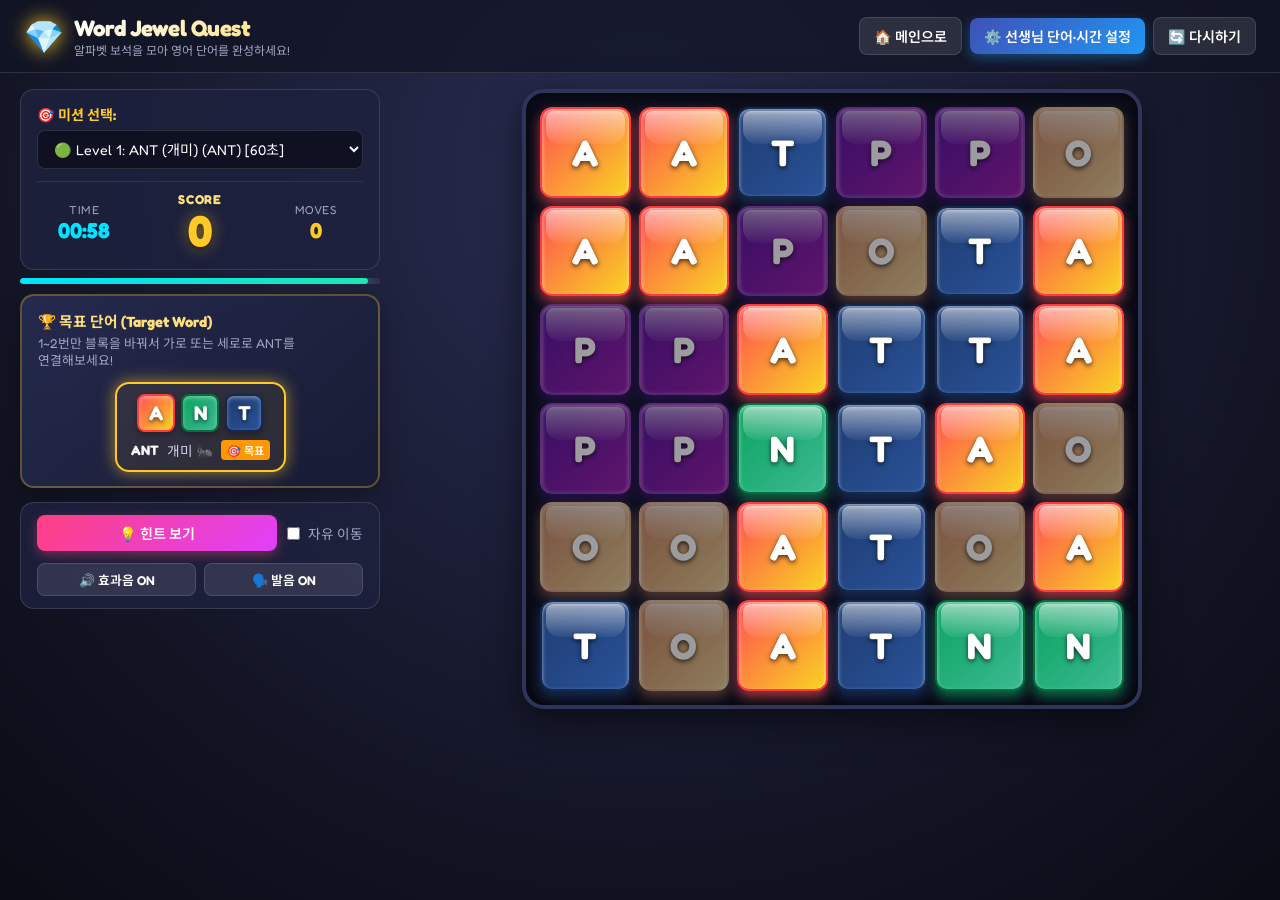
==== commit f7ecd3be: "Open memory/jewel games directly, link logo to main screen 공동 작업자 커밋(2ca3ae4) 위에서, 사용자 결정에 따라 게임 STA" ====
--- a/jewel/index.html
+++ b/jewel/index.html
@@ -17,7 +17,7 @@
             </div>
         </div>
         <div class="header-controls">
-            <a href="../../#/select" target="_top" class="btn btn-secondary" style="text-decoration: none; display: flex; align-items: center; gap: 4px;">🏠 메인으로</a>
+            <a href="../#/select" target="_top" class="btn btn-secondary" style="text-decoration: none; display: flex; align-items: center; gap: 4px;">🏠 메인으로</a>
             <button id="btn-teacher" class="btn btn-teacher">⚙️ 선생님 단어·시간 설정</button>
             <button id="btn-restart" class="btn btn-secondary">🔄 다시하기</button>
         </div>
